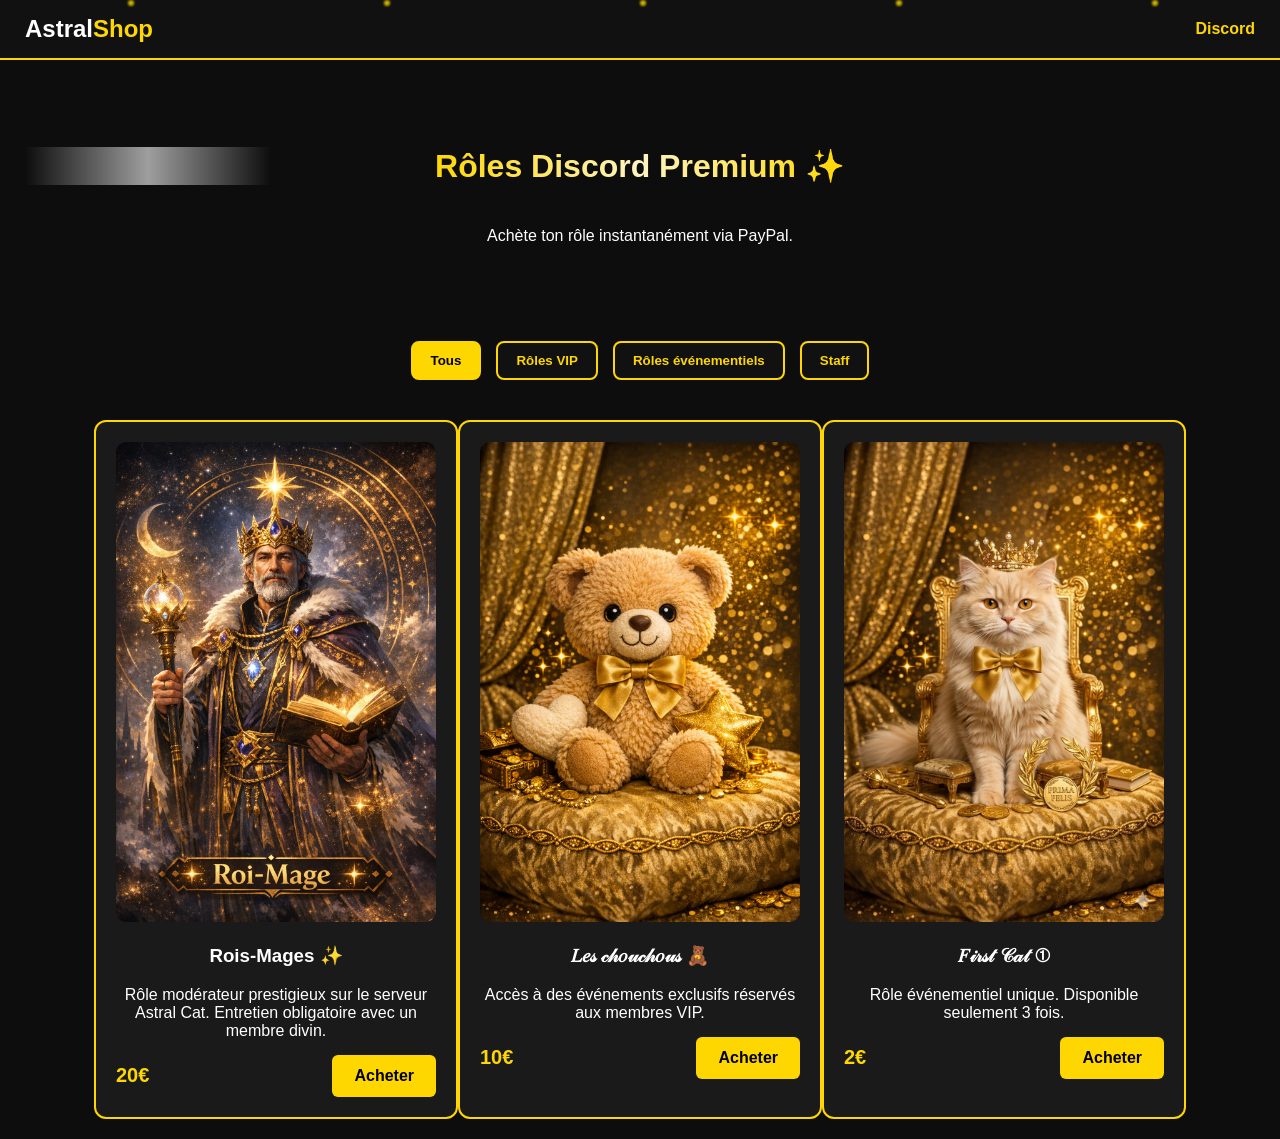
==== index.html @ 44bc2ae0 "update titre premium" ====
<!DOCTYPE html>
<html lang="fr">
<head>
  <meta charset="UTF-8">
  <title>Astral Shop - Rôles Discord</title>
  <meta name="viewport" content="width=device-width, initial-scale=1">

  <link rel="icon" type="image/jpg" href="image.jpg">
  <link rel="stylesheet" href="style.css">
</head>
<body>

<!-- PARTICULES D'OR -->
<div class="gold-particles">
  <span style="left:10%; animation-delay:0s;"></span>
  <span style="left:30%; animation-delay:1s;"></span>
  <span style="left:50%; animation-delay:2s;"></span>
  <span style="left:70%; animation-delay:3s;"></span>
  <span style="left:90%; animation-delay:4s;"></span>
</div>

<header class="topbar">
  <div class="logo">Astral<span>Shop</span></div>

  <nav class="nav">
    <a href="https://discord.gg/akEXaWzhFx" target="_blank">Discord</a>
  </nav>
</header>

<main>

  <section class="hero">
    <div class="hero-text">
      <h1 class="hero-title-anim">Rôles Discord Premium ✨</h1>
      <p>Achète ton rôle instantanément via PayPal.</p>
    </div>
  </section>

  <!-- ⭐⭐ CATÉGORIES ⭐⭐ -->
  <section class="categories">
    <button class="cat-btn active" data-category="all">Tous</button>
    <button class="cat-btn" data-category="vip">Rôles VIP</button>
    <button class="cat-btn" data-category="event">Rôles événementiels</button>
    <button class="cat-btn" data-category="staff">Staff</button>
  </section>

  <section id="products" class="section">
    <div class="products-grid">

      <!-- ⭐ STAFF : ROIS-MAGES -->
      <article class="product-card" data-category="staff">
        <div class="product-image">
          <img src="roi_mage.jpg" alt="Rôle Rois-Mages">
        </div>

        <h3>Rois-Mages ✨</h3>
        <p class="product-desc">
          Rôle modérateur prestigieux sur le serveur Astral Cat.  
          Entretien obligatoire avec un membre divin.
        </p>

        <div class="product-footer">
          <span class="price">20€</span>
          <a href="https://www.paypal.com/cgi-bin/webscr?cmd=_xclick&business=lucas.mathieupro01@gmail.com&item_name=Rois-Mages%20%E2%9C%A8&amount=20&currency_code=EUR&return=https://lucasmathieupro01-boop.github.io/astral-shop/merci.html" 
             class="btn-primary">
            Acheter
          </a>
        </div>
      </article>

      <!-- ⭐ VIP : Les chouchous -->
      <article class="product-card" data-category="vip">
        <div class="product-image">
          <img src="nounours.jpg" alt="Les chouchous">
        </div>

        <h3>𝐿𝑒𝓈 𝒸𝒽𝑜𝓊𝒸𝒽𝑜𝓊𝓈 🧸</h3>
        <p class="product-desc">
          Accès à des événements exclusifs réservés aux membres VIP.
        </p>

        <div class="product-footer">
          <span class="price">10€</span>
          <a href="https://www.paypal.com/cgi-bin/webscr?cmd=_xclick&business=lucas.mathieupro01@gmail.com&item_name=Les%20Chouchous&amount=10&currency_code=EUR&return=https://lucasmathieupro01-boop.github.io/astral-shop/merci.html" 
             class="btn-primary">
            Acheter
          </a>
        </div>
      </article>

      <!-- ⭐ ÉVÉNEMENTIEL : First Cat (limité à 3 achats) -->
      <article class="product-card" data-category="event">
        <div class="product-image">
          <img src="chat.jpg" alt="First Cat">
        </div>

        <h3>𝐹𝒾𝓇𝓈𝓉 𝒞𝒶𝓉 ①</h3>
        <p class="product-desc">
          Rôle événementiel unique.  
          Disponible seulement 3 fois.
        </p>

        <div class="product-footer">
          <span class="price">2€</span>
          <a class="btn-primary limited-btn" data-limit="3" data-role="firstcat">
            Acheter
          </a>
        </div>
      </article>

    </div>
  </section>

</main>

<script src="script.js"></script>
</body>
</html>
---- style.css ----
/* ===========================
   BASE
=========================== */
body {
    background: #0d0d0d;
    color: white;
    font-family: Arial, sans-serif;
    margin: 0;
    padding: 0;
    text-align: center;
}

/* ===========================
   HEADER
=========================== */
.topbar {
    display: flex;
    justify-content: space-between;
    align-items: center;
    padding: 15px 25px;
    background: #111;
    border-bottom: 2px solid gold;
}

.logo {
    font-size: 24px;
    font-weight: bold;
}

.logo span {
    color: gold;
}

.nav a {
    color: gold;
    text-decoration: none;
    font-weight: bold;
}

/* ===========================
   HERO
=========================== */
.hero {
    padding: 60px 20px;
}

.hero-text h1 {
    font-size: 32px;
}

.section h2 {
    margin-top: 40px;
}

/* ===========================
   PRODUCT CARD
=========================== */
.products-grid {
    display: flex;
    justify-content: center;
    padding: 20px;
}

.product-card {
    background: #1a1a1a;
    width: 320px;
    padding: 20px;
    border-radius: 12px;
    border: 2px solid gold;
    transition: transform 0.3s ease, box-shadow 0.3s ease;
    opacity: 0;
    animation: fadeIn 1.2s forwards ease-out;
    position: relative;
    z-index: 3;
}

.product-card:hover {
    transform: translateY(-8px);
    box-shadow: 0 0 25px gold;
}

/* IMAGE + GLOW */
.product-image img {
    width: 100%;
    border-radius: 10px;
    animation: goldGlow 3s infinite ease-in-out;
}

@keyframes goldGlow {
    0% { box-shadow: 0 0 10px gold; }
    50% { box-shadow: 0 0 25px gold; }
    100% { box-shadow: 0 0 10px gold; }
}

.product-desc {
    margin: 15px 0;
}

.product-footer {
    display: flex;
    justify-content: space-between;
    align-items: center;
}

.price {
    font-size: 20px;
    font-weight: bold;
    color: gold;
}

/* ===========================
   BUTTON
=========================== */
.btn-primary {
    background: gold;
    color: black;
    padding: 12px 22px;
    border-radius: 6px;
    text-decoration: none;
    font-weight: bold;
    transition: transform 0.25s ease, box-shadow 0.25s ease;
    display: inline-block;
    position: relative;
    z-index: 3;
}

.btn-primary:hover {
    transform: translateY(-5px);
    box-shadow: 0 0 20px gold;
}

/* ===========================
   PAGE MERCI PREMIUM
=========================== */
.merci-wrapper {
    display: flex;
    justify-content: center;
    align-items: center;
    padding: 60px 20px;
}

.merci-box {
    width: 100%;
    max-width: 600px;
    background: #1a1a1a;
    padding: 40px;
    border-radius: 15px;
    border: 2px solid gold;
    box-shadow: 0 0 25px gold;
    text-align: center;
    animation: fadeIn 1.2s forwards ease-out;
    position: relative;
    z-index: 3;
}

.merci-title {
    font-size: 32px;
    color: gold;
    margin-bottom: 20px;
    animation: goldGlow 3s infinite ease-in-out;
}

/* Cadres premium */
.merci-text-box {
    background: #111;
    border: 2px solid gold;
    padding: 15px 20px;
    border-radius: 10px;
    margin: 15px 0;
}

.merci-text-box p {
    margin: 0;
    font-size: 18px;
    line-height: 1.5;
}

/* Image centrée */
.merci-img {
    width: 250px;
    border-radius: 12px;
    margin: 25px auto;
    display: block;
    animation: goldGlow 3s infinite ease-in-out;
}

/* Bouton centré */
.merci-btn {
    display: inline-block;
    margin-top: 20px;
}

/* ===========================
   FADE-IN ANIMATION
=========================== */
.hero-text,
.merci-img,
.product-card {
    opacity: 0;
    animation: fadeIn 1.2s forwards ease-out;
}

@keyframes fadeIn {
    from { opacity: 0; transform: translateY(10px); }
    to { opacity: 1; transform: translateY(0); }
}

/* ===========================
   PARTICULES D'OR
=========================== */
.gold-particles {
    position: fixed;
    top: 0;
    left: 0;
    width: 100%;
    height: 100%;
    pointer-events: none;
    overflow: hidden;
    z-index: 1;
}

.gold-particles span {
    position: absolute;
    width: 6px;
    height: 6px;
    background: gold;
    border-radius: 50%;
    opacity: 0.8;
    animation: floatUp 6s linear infinite;
    filter: blur(1px);
}

@keyframes floatUp {
    0% {
        transform: translateY(100vh) translateX(0);
        opacity: 0;
    }
    20% {
        opacity: 1;
    }
    100% {
        transform: translateY(-10vh) translateX(20px);
        opacity: 0;
    }
}

/* ===========================
   TRANSITION DE PAGE
=========================== */
.page-transition {
    position: fixed;
    top: 0;
    left: 0;
    width: 100%;
    height: 100%;
    background: radial-gradient(circle, rgba(255,215,0,0.15), rgba(0,0,0,1));
    pointer-events: none;
    opacity: 0;
    transition: opacity 0.6s ease;
    z-index: 9999;
}

.page-transition.active {
    opacity: 1;
}

/* ===========================
   CATÉGORIES
=========================== */
.categories {
    margin: 20px 0;
    display: flex;
    justify-content: center;
    gap: 15px;
}

.cat-btn {
    background: #111;
    border: 2px solid gold;
    color: gold;
    padding: 10px 18px;
    border-radius: 8px;
    cursor: pointer;
    font-weight: bold;
    transition: 0.3s;
}

.cat-btn:hover {
    background: gold;
    color: black;
}

.cat-btn.active {
    background: gold;
    color: black;
}

/* ===========================
   TITRE HERO PREMIUM ANIMÉ
=========================== */
.hero-title-anim {
    font-size: 42px;
    font-weight: bold;
    background: linear-gradient(90deg, gold, #fff4c2, gold);
    -webkit-background-clip: text;
    color: transparent;
    position: relative;
    display: inline-block;
    animation: heroGlow 3s ease-in-out infinite, heroFloat 4s ease-in-out infinite;
}

/* Glow pulsé */
@keyframes heroGlow {
    0% { text-shadow: 0 0 10px gold; }
    50% { text-shadow: 0 0 25px gold; }
    100% { text-shadow: 0 0 10px gold; }
}

/* Léger mouvement flottant */
@keyframes heroFloat {
    0% { transform: translateY(0px); }
    50% { transform: translateY(-6px); }
    100% { transform: translateY(0px); }
}

/* Effet de lumière qui traverse */
.hero-title-anim::after {
    content: "";
    position: absolute;
    top: 0;
    left: -100%;
    width: 60%;
    height: 100%;
    background: linear-gradient(90deg, transparent, rgba(255,255,255,0.6), transparent);
    animation: shineSlide 2.8s linear infinite;
}

@keyframes shineSlide {
    0% { left: -100%; }
    100% { left: 120%; }
}
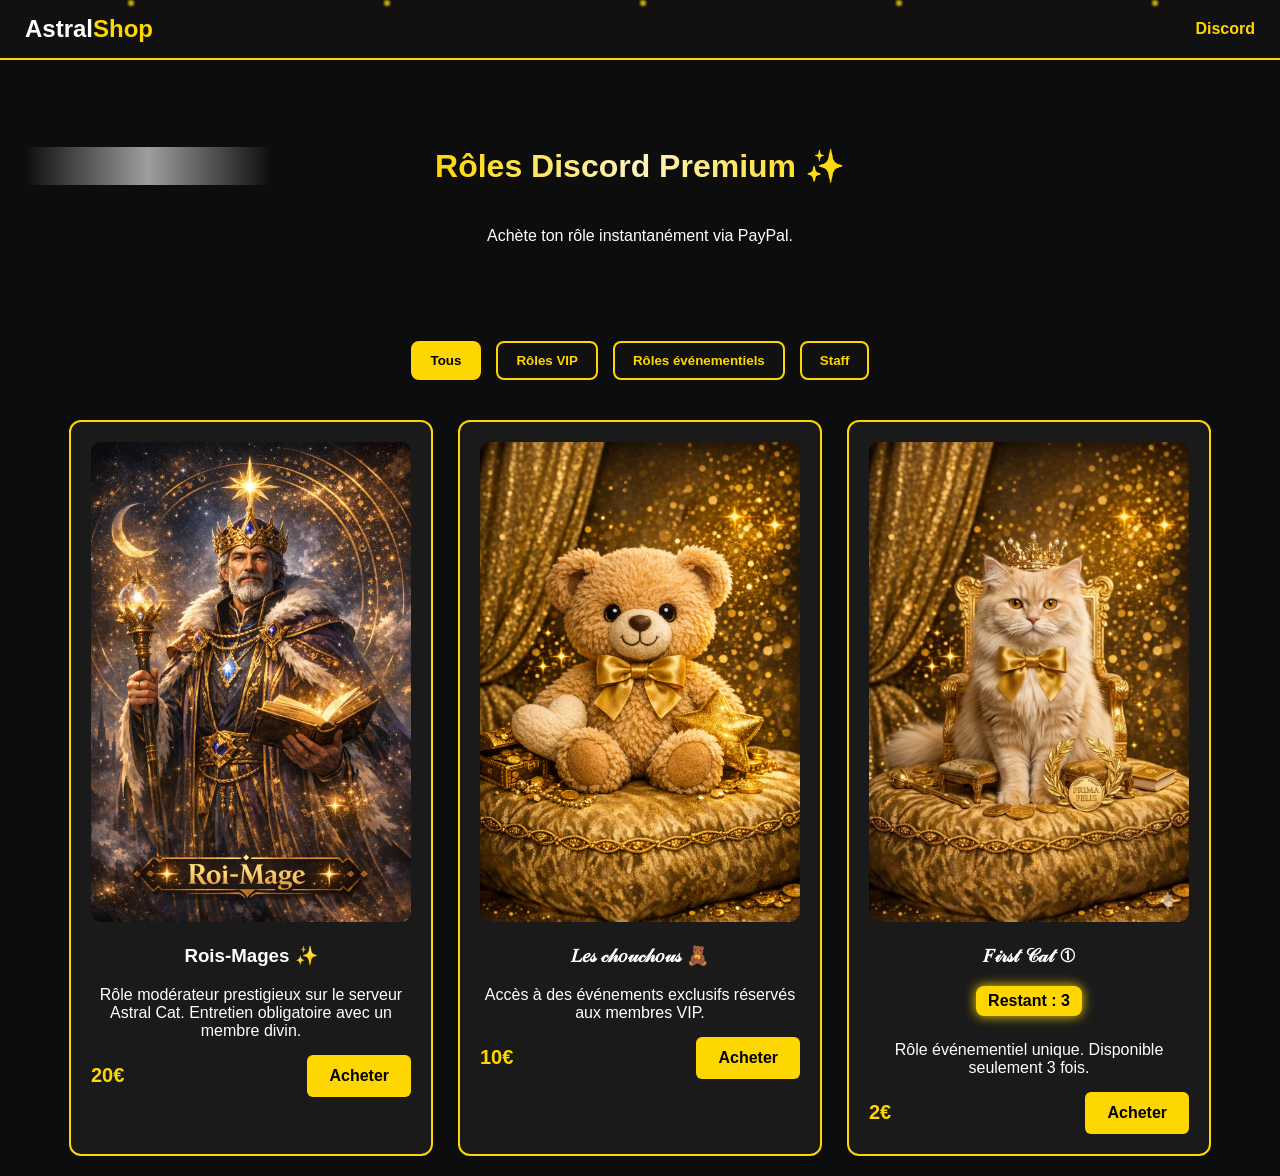
==== commit 44bddb9b: "update full site + stock system" ====
--- a/index.html
+++ b/index.html
@@ -61,7 +61,7 @@
 
         <div class="product-footer">
           <span class="price">20€</span>
-          <a href="https://www.paypal.com/cgi-bin/webscr?cmd=_xclick&business=lucas.mathieupro01@gmail.com&item_name=Rois-Mages%20%E2%9C%A8&amount=20&currency_code=EUR&return=https://lucasmathieupro01-boop.github.io/astral-shop/merci.html" 
+          <a href="https://www.paypal.com/cgi-bin/webscr?cmd=_xclick&business=lucas.mathieupro01@gmail.com&item_name=Rois-Mages%20%E2%9C%A8&amount=20&currency_code=EUR&return=https://lucasmathieupro01-boop.github.io/astral-shop/merci.html?role=roi_mage" 
              class="btn-primary">
             Acheter
           </a>
@@ -81,7 +81,7 @@
 
         <div class="product-footer">
           <span class="price">10€</span>
-          <a href="https://www.paypal.com/cgi-bin/webscr?cmd=_xclick&business=lucas.mathieupro01@gmail.com&item_name=Les%20Chouchous&amount=10&currency_code=EUR&return=https://lucasmathieupro01-boop.github.io/astral-shop/merci.html" 
+          <a href="https://www.paypal.com/cgi-bin/webscr?cmd=_xclick&business=lucas.mathieupro01@gmail.com&item_name=Les%20Chouchous&amount=10&currency_code=EUR&return=https://lucasmathieupro01-boop.github.io/astral-shop/merci.html?role=chouchou" 
              class="btn-primary">
             Acheter
           </a>
@@ -95,6 +95,10 @@
         </div>
 
         <h3>𝐹𝒾𝓇𝓈𝓉 𝒞𝒶𝓉 ①</h3>
+
+        <!-- BADGE STOCK -->
+        <span class="stock-badge" id="firstcat-stock">Restant : 3</span>
+
         <p class="product-desc">
           Rôle événementiel unique.  
           Disponible seulement 3 fois.
@@ -102,9 +106,16 @@
 
         <div class="product-footer">
           <span class="price">2€</span>
-          <a class="btn-primary limited-btn" data-limit="3" data-role="firstcat">
-            Acheter
+
+          <!-- ⭐⭐ IMPORTANT : HREF PAYPAL ⭐⭐ -->
+          <a 
+            href="https://www.paypal.com/cgi-bin/webscr?cmd=_xclick&business=lucas.mathieupro01@gmail.com&item_name=First%20Cat&amount=2&currency_code=EUR&return=https://lucasmathieupro01-boop.github.io/astral-shop/merci.html?role=firstcat"
+            class="btn-primary limited-btn"
+            data-limit="3"
+            data-role="firstcat">
+              Acheter
           </a>
+
         </div>
       </article>
 
--- a/style.css
+++ b/style.css
@@ -58,6 +58,8 @@
 .products-grid {
     display: flex;
     justify-content: center;
+    flex-wrap: wrap;
+    gap: 25px;
     padding: 20px;
 }
 
@@ -340,3 +342,16 @@
     100% { left: 120%; }
 }
 
+
+/* BADGE STOCK */
+.stock-badge {
+    display: inline-block;
+    background: gold;
+    color: black;
+    padding: 6px 12px;
+    border-radius: 8px;
+    font-weight: bold;
+    margin-bottom: 10px;
+    box-shadow: 0 0 12px gold;
+    animation: goldGlow 3s infinite ease-in-out;
+}
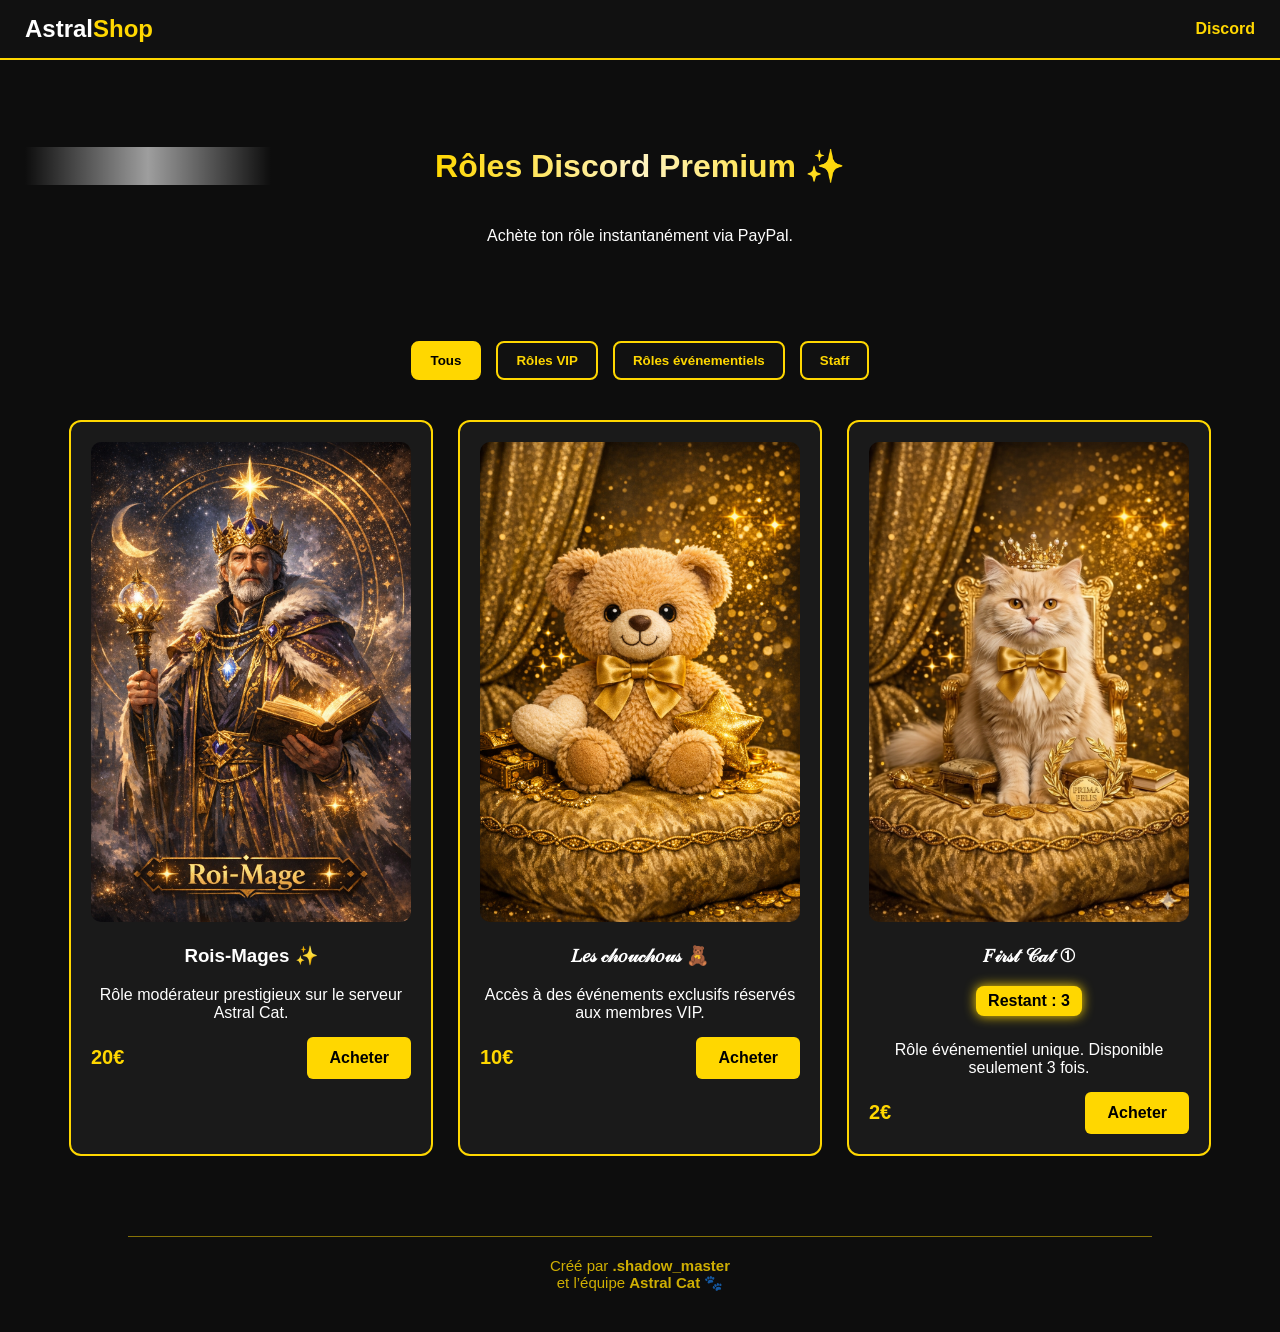
==== commit f6d2bc09: "update index + merci footer + separation line" ====
--- a/index.html
+++ b/index.html
@@ -7,21 +7,30 @@
 
   <link rel="icon" type="image/jpg" href="image.jpg">
   <link rel="stylesheet" href="style.css">
+
+  <style>
+    /* Ligne de séparation premium */
+    .footer-separator {
+        width: 80%;
+        height: 1px;
+        background: gold;
+        margin: 60px auto 20px auto;
+        opacity: 0.5;
+    }
+
+    .creator-footer {
+        text-align: center;
+        font-size: 15px;
+        color: gold;
+        opacity: 0.8;
+        margin-bottom: 40px;
+    }
+  </style>
 </head>
 <body>
 
-<!-- PARTICULES D'OR -->
-<div class="gold-particles">
-  <span style="left:10%; animation-delay:0s;"></span>
-  <span style="left:30%; animation-delay:1s;"></span>
-  <span style="left:50%; animation-delay:2s;"></span>
-  <span style="left:70%; animation-delay:3s;"></span>
-  <span style="left:90%; animation-delay:4s;"></span>
-</div>
-
 <header class="topbar">
   <div class="logo">Astral<span>Shop</span></div>
-
   <nav class="nav">
     <a href="https://discord.gg/akEXaWzhFx" target="_blank">Discord</a>
   </nav>
@@ -36,7 +45,7 @@
     </div>
   </section>
 
-  <!-- ⭐⭐ CATÉGORIES ⭐⭐ -->
+  <!-- CATÉGORIES -->
   <section class="categories">
     <button class="cat-btn active" data-category="all">Tous</button>
     <button class="cat-btn" data-category="vip">Rôles VIP</button>
@@ -47,75 +56,52 @@
   <section id="products" class="section">
     <div class="products-grid">
 
-      <!-- ⭐ STAFF : ROIS-MAGES -->
+      <!-- ROIS-MAGES -->
       <article class="product-card" data-category="staff">
         <div class="product-image">
           <img src="roi_mage.jpg" alt="Rôle Rois-Mages">
         </div>
-
         <h3>Rois-Mages ✨</h3>
-        <p class="product-desc">
-          Rôle modérateur prestigieux sur le serveur Astral Cat.  
-          Entretien obligatoire avec un membre divin.
-        </p>
-
+        <p class="product-desc">Rôle modérateur prestigieux sur le serveur Astral Cat.</p>
         <div class="product-footer">
           <span class="price">20€</span>
-          <a href="https://www.paypal.com/cgi-bin/webscr?cmd=_xclick&business=lucas.mathieupro01@gmail.com&item_name=Rois-Mages%20%E2%9C%A8&amount=20&currency_code=EUR&return=https://lucasmathieupro01-boop.github.io/astral-shop/merci.html?role=roi_mage" 
-             class="btn-primary">
-            Acheter
-          </a>
+          <a href="https://www.paypal.com/cgi-bin/webscr?cmd=_xclick&business=lucas.mathieupro01@gmail.com&item_name=Rois-Mages%20%E2%9C%A8&amount=20&currency_code=EUR&return=https://astralcatpay.github.io/astral-shop/merci.html?role=roi_mage" 
+             class="btn-primary">Acheter</a>
         </div>
       </article>
 
-      <!-- ⭐ VIP : Les chouchous -->
+      <!-- CHOUCHOUS -->
       <article class="product-card" data-category="vip">
         <div class="product-image">
           <img src="nounours.jpg" alt="Les chouchous">
         </div>
-
         <h3>𝐿𝑒𝓈 𝒸𝒽𝑜𝓊𝒸𝒽𝑜𝓊𝓈 🧸</h3>
-        <p class="product-desc">
-          Accès à des événements exclusifs réservés aux membres VIP.
-        </p>
-
+        <p class="product-desc">Accès à des événements exclusifs réservés aux membres VIP.</p>
         <div class="product-footer">
           <span class="price">10€</span>
-          <a href="https://www.paypal.com/cgi-bin/webscr?cmd=_xclick&business=lucas.mathieupro01@gmail.com&item_name=Les%20Chouchous&amount=10&currency_code=EUR&return=https://lucasmathieupro01-boop.github.io/astral-shop/merci.html?role=chouchou" 
-             class="btn-primary">
-            Acheter
-          </a>
+          <a href="https://www.paypal.com/cgi-bin/webscr?cmd=_xclick&business=lucas.mathieupro01@gmail.com&item_name=Les%20Chouchous&amount=10&currency_code=EUR&return=https://astralcatpay.github.io/astral-shop/merci.html?role=chouchou" 
+             class="btn-primary">Acheter</a>
         </div>
       </article>
 
-      <!-- ⭐ ÉVÉNEMENTIEL : First Cat (limité à 3 achats) -->
+      <!-- FIRST CAT -->
       <article class="product-card" data-category="event">
         <div class="product-image">
           <img src="chat.jpg" alt="First Cat">
         </div>
-
         <h3>𝐹𝒾𝓇𝓈𝓉 𝒞𝒶𝓉 ①</h3>
 
-        <!-- BADGE STOCK -->
         <span class="stock-badge" id="firstcat-stock">Restant : 3</span>
 
-        <p class="product-desc">
-          Rôle événementiel unique.  
-          Disponible seulement 3 fois.
-        </p>
+        <p class="product-desc">Rôle événementiel unique. Disponible seulement 3 fois.</p>
 
         <div class="product-footer">
           <span class="price">2€</span>
-
-          <!-- ⭐⭐ IMPORTANT : HREF PAYPAL ⭐⭐ -->
           <a 
-            href="https://www.paypal.com/cgi-bin/webscr?cmd=_xclick&business=lucas.mathieupro01@gmail.com&item_name=First%20Cat&amount=2&currency_code=EUR&return=https://lucasmathieupro01-boop.github.io/astral-shop/merci.html?role=firstcat"
-            class="btn-primary limited-btn"
-            data-limit="3"
-            data-role="firstcat">
+            href="https://www.paypal.com/cgi-bin/webscr?cmd=_xclick&business=lucas.mathieupro01@gmail.com&item_name=First%20Cat&amount=2&currency_code=EUR&return=https://astralcatpay.github.io/astral-shop/merci.html?role=firstcat"
+            class="btn-primary limited-btn">
               Acheter
           </a>
-
         </div>
       </article>
 
@@ -124,6 +110,15 @@
 
 </main>
 
+<!-- LIGNE DE SÉPARATION -->
+<div class="footer-separator"></div>
+
+<!-- FOOTER CRÉATEUR -->
+<footer class="creator-footer">
+    Créé par <strong>.shadow_master</strong><br>
+    et l’équipe <strong>Astral Cat</strong> 🐾
+</footer>
+
 <script src="script.js"></script>
 </body>
 </html>
--- a/style.css
+++ b/style.css
@@ -346,12 +346,17 @@
 /* BADGE STOCK */
 .stock-badge {
     display: inline-block;
-    background: gold;
-    color: black;
+    background: gold !important;
+    color: black !important;
     padding: 6px 12px;
     border-radius: 8px;
     font-weight: bold;
     margin-bottom: 10px;
     box-shadow: 0 0 12px gold;
     animation: goldGlow 3s infinite ease-in-out;
-}
+    font-size: 16px;
+    position: relative;
+    z-index: 5;
+}
+
+}
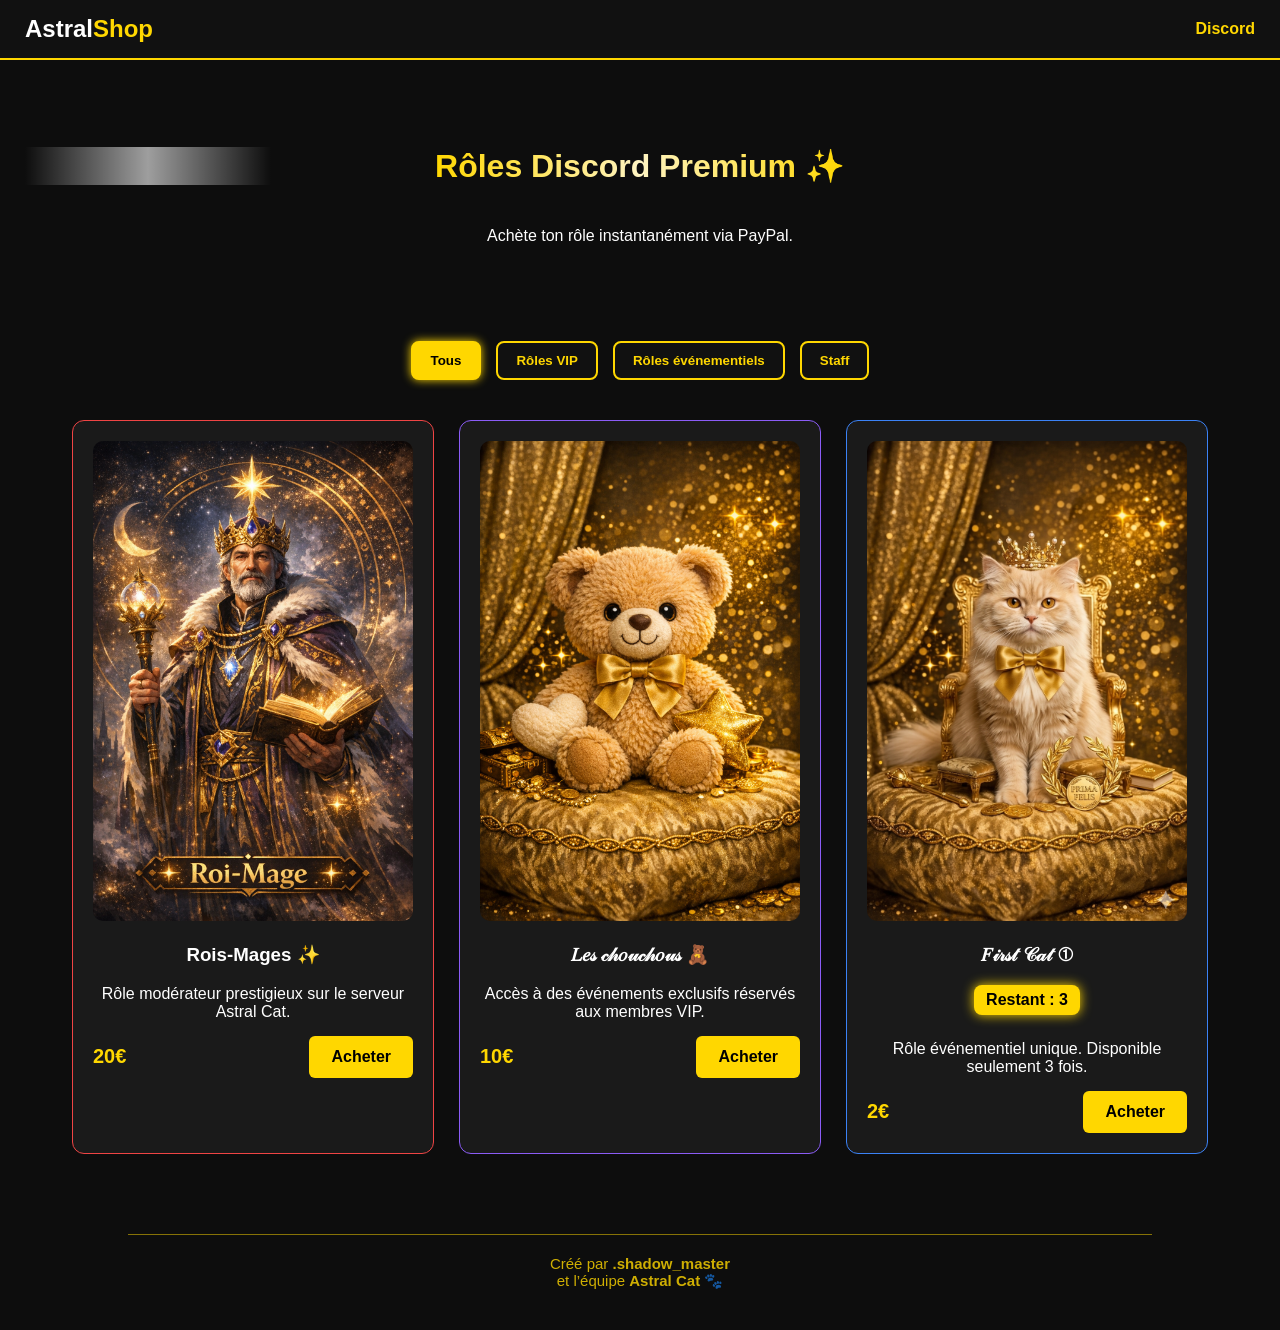
==== commit 9ef523f5: "update css + couleurs catégories" ====
--- a/index.html
+++ b/index.html
@@ -47,7 +47,7 @@
 
   <!-- CATÉGORIES -->
   <section class="categories">
-    <button class="cat-btn active" data-category="all">Tous</button>
+    <button class="cat-btn active active-all" data-category="all">Tous</button>
     <button class="cat-btn" data-category="vip">Rôles VIP</button>
     <button class="cat-btn" data-category="event">Rôles événementiels</button>
     <button class="cat-btn" data-category="staff">Staff</button>
--- a/style.css
+++ b/style.css
@@ -359,4 +359,42 @@
     z-index: 5;
 }
 
-}
+/* ===========================
+   COULEURS PAR CATÉGORIE (VIP / EVENT / STAFF / ALL)
+   =========================== */
+
+/* Boutons catégories */
+.cat-btn[data-category="vip"].active {
+    background: #8b5cf6;
+    box-shadow: 0 0 10px #8b5cf6;
+}
+
+.cat-btn[data-category="event"].active {
+    background: #3b82f6;
+    box-shadow: 0 0 10px #3b82f6;
+}
+
+.cat-btn[data-category="staff"].active {
+    background: #ef4444;
+    box-shadow: 0 0 10px #ef4444;
+}
+
+.cat-btn[data-category="all"].active {
+    background: gold;
+    box-shadow: 0 0 10px gold;
+}
+
+/* Bordures des cartes selon catégorie */
+.product-card[data-category="vip"] {
+    border: 1px solid #8b5cf6;
+}
+
+.product-card[data-category="event"] {
+    border: 1px solid #3b82f6;
+}
+
+.product-card[data-category="staff"] {
+    border: 1px solid #ef4444;
+}
+
+
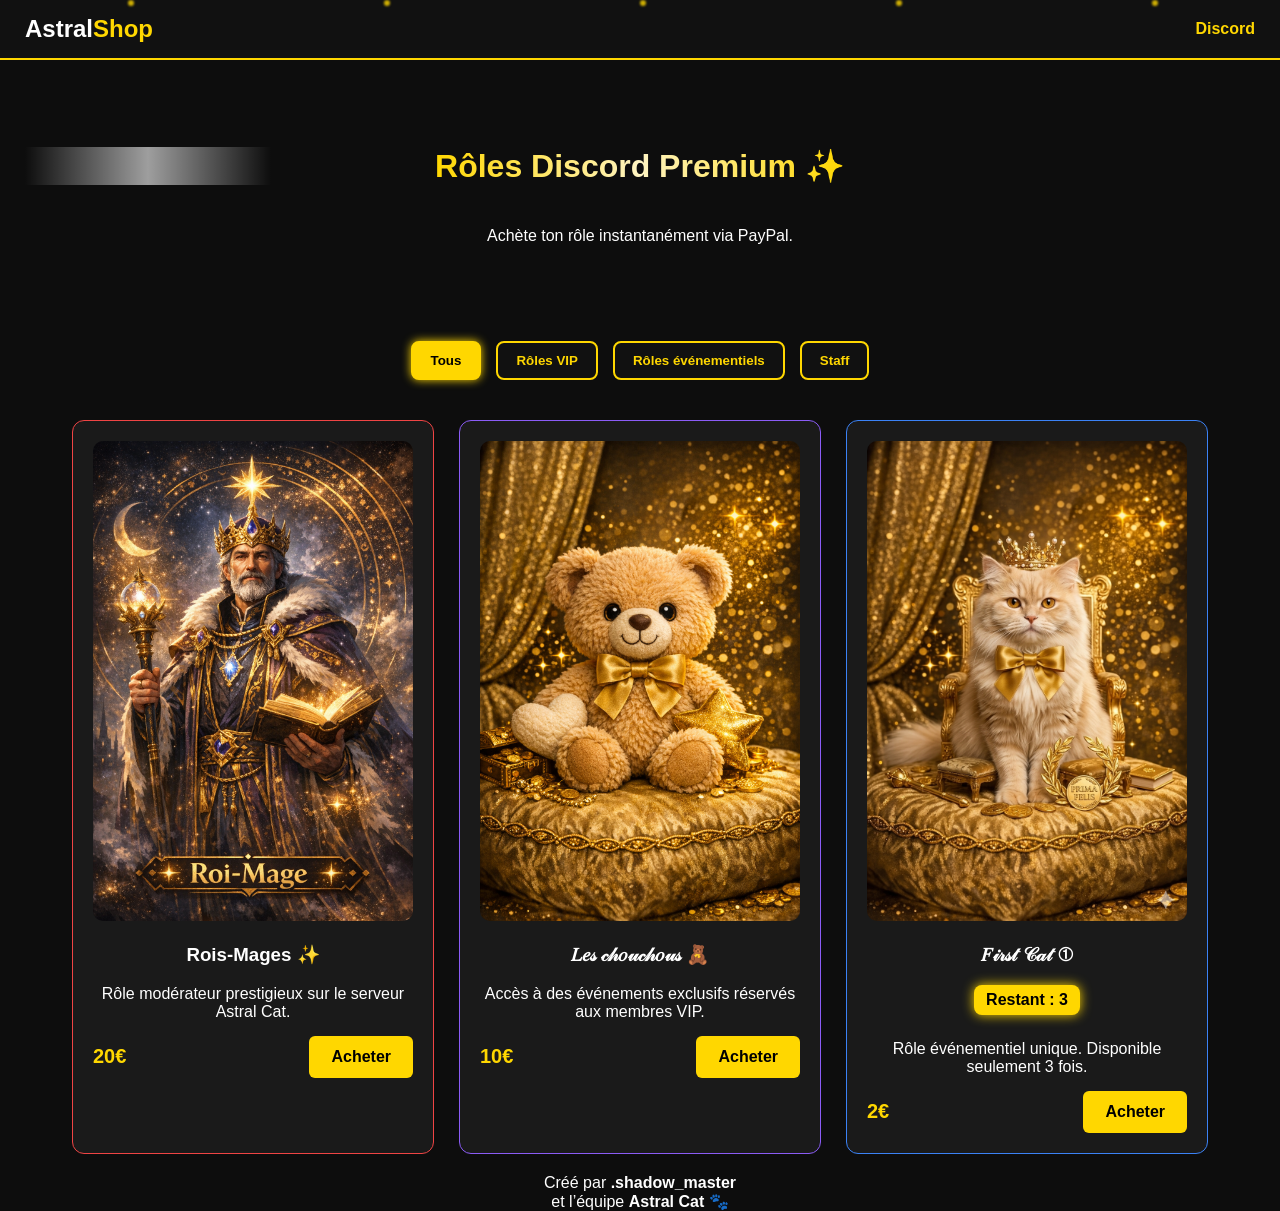
==== commit e266172f: "fix catégories Opera avec classes actives" ====
--- a/index.html
+++ b/index.html
@@ -7,30 +7,21 @@
 
   <link rel="icon" type="image/jpg" href="image.jpg">
   <link rel="stylesheet" href="style.css">
-
-  <style>
-    /* Ligne de séparation premium */
-    .footer-separator {
-        width: 80%;
-        height: 1px;
-        background: gold;
-        margin: 60px auto 20px auto;
-        opacity: 0.5;
-    }
-
-    .creator-footer {
-        text-align: center;
-        font-size: 15px;
-        color: gold;
-        opacity: 0.8;
-        margin-bottom: 40px;
-    }
-  </style>
 </head>
 <body>
 
+<!-- PARTICULES D'OR -->
+<div class="gold-particles">
+  <span style="left:10%; animation-delay:0s;"></span>
+  <span style="left:30%; animation-delay:1s;"></span>
+  <span style="left:50%; animation-delay:2s;"></span>
+  <span style="left:70%; animation-delay:3s;"></span>
+  <span style="left:90%; animation-delay:4s;"></span>
+</div>
+
 <header class="topbar">
   <div class="logo">Astral<span>Shop</span></div>
+
   <nav class="nav">
     <a href="https://discord.gg/akEXaWzhFx" target="_blank">Discord</a>
   </nav>
@@ -45,7 +36,7 @@
     </div>
   </section>
 
-  <!-- CATÉGORIES -->
+  <!-- ⭐⭐ CATÉGORIES ⭐⭐ -->
   <section class="categories">
     <button class="cat-btn active active-all" data-category="all">Tous</button>
     <button class="cat-btn" data-category="vip">Rôles VIP</button>
@@ -56,52 +47,69 @@
   <section id="products" class="section">
     <div class="products-grid">
 
-      <!-- ROIS-MAGES -->
+      <!-- ⭐ STAFF : ROIS-MAGES -->
       <article class="product-card" data-category="staff">
         <div class="product-image">
           <img src="roi_mage.jpg" alt="Rôle Rois-Mages">
         </div>
+
         <h3>Rois-Mages ✨</h3>
-        <p class="product-desc">Rôle modérateur prestigieux sur le serveur Astral Cat.</p>
+        <p class="product-desc">
+          Rôle modérateur prestigieux sur le serveur Astral Cat.
+        </p>
+
         <div class="product-footer">
           <span class="price">20€</span>
           <a href="https://www.paypal.com/cgi-bin/webscr?cmd=_xclick&business=lucas.mathieupro01@gmail.com&item_name=Rois-Mages%20%E2%9C%A8&amount=20&currency_code=EUR&return=https://astralcatpay.github.io/astral-shop/merci.html?role=roi_mage" 
-             class="btn-primary">Acheter</a>
+             class="btn-primary">
+            Acheter
+          </a>
         </div>
       </article>
 
-      <!-- CHOUCHOUS -->
+      <!-- ⭐ VIP : Les chouchous -->
       <article class="product-card" data-category="vip">
         <div class="product-image">
           <img src="nounours.jpg" alt="Les chouchous">
         </div>
+
         <h3>𝐿𝑒𝓈 𝒸𝒽𝑜𝓊𝒸𝒽𝑜𝓊𝓈 🧸</h3>
-        <p class="product-desc">Accès à des événements exclusifs réservés aux membres VIP.</p>
+        <p class="product-desc">
+          Accès à des événements exclusifs réservés aux membres VIP.
+        </p>
+
         <div class="product-footer">
           <span class="price">10€</span>
           <a href="https://www.paypal.com/cgi-bin/webscr?cmd=_xclick&business=lucas.mathieupro01@gmail.com&item_name=Les%20Chouchous&amount=10&currency_code=EUR&return=https://astralcatpay.github.io/astral-shop/merci.html?role=chouchou" 
-             class="btn-primary">Acheter</a>
+             class="btn-primary">
+            Acheter
+          </a>
         </div>
       </article>
 
-      <!-- FIRST CAT -->
+      <!-- ⭐ ÉVÉNEMENTIEL : First Cat -->
       <article class="product-card" data-category="event">
         <div class="product-image">
           <img src="chat.jpg" alt="First Cat">
         </div>
+
         <h3>𝐹𝒾𝓇𝓈𝓉 𝒞𝒶𝓉 ①</h3>
 
         <span class="stock-badge" id="firstcat-stock">Restant : 3</span>
 
-        <p class="product-desc">Rôle événementiel unique. Disponible seulement 3 fois.</p>
+        <p class="product-desc">
+          Rôle événementiel unique. Disponible seulement 3 fois.
+        </p>
 
         <div class="product-footer">
           <span class="price">2€</span>
+
           <a 
             href="https://www.paypal.com/cgi-bin/webscr?cmd=_xclick&business=lucas.mathieupro01@gmail.com&item_name=First%20Cat&amount=2&currency_code=EUR&return=https://astralcatpay.github.io/astral-shop/merci.html?role=firstcat"
             class="btn-primary limited-btn">
               Acheter
           </a>
+
         </div>
       </article>
 
@@ -110,10 +118,9 @@
 
 </main>
 
-<!-- LIGNE DE SÉPARATION -->
+<!-- ⭐ FOOTER ⭐ -->
 <div class="footer-separator"></div>
 
-<!-- FOOTER CRÉATEUR -->
 <footer class="creator-footer">
     Créé par <strong>.shadow_master</strong><br>
     et l’équipe <strong>Astral Cat</strong> 🐾
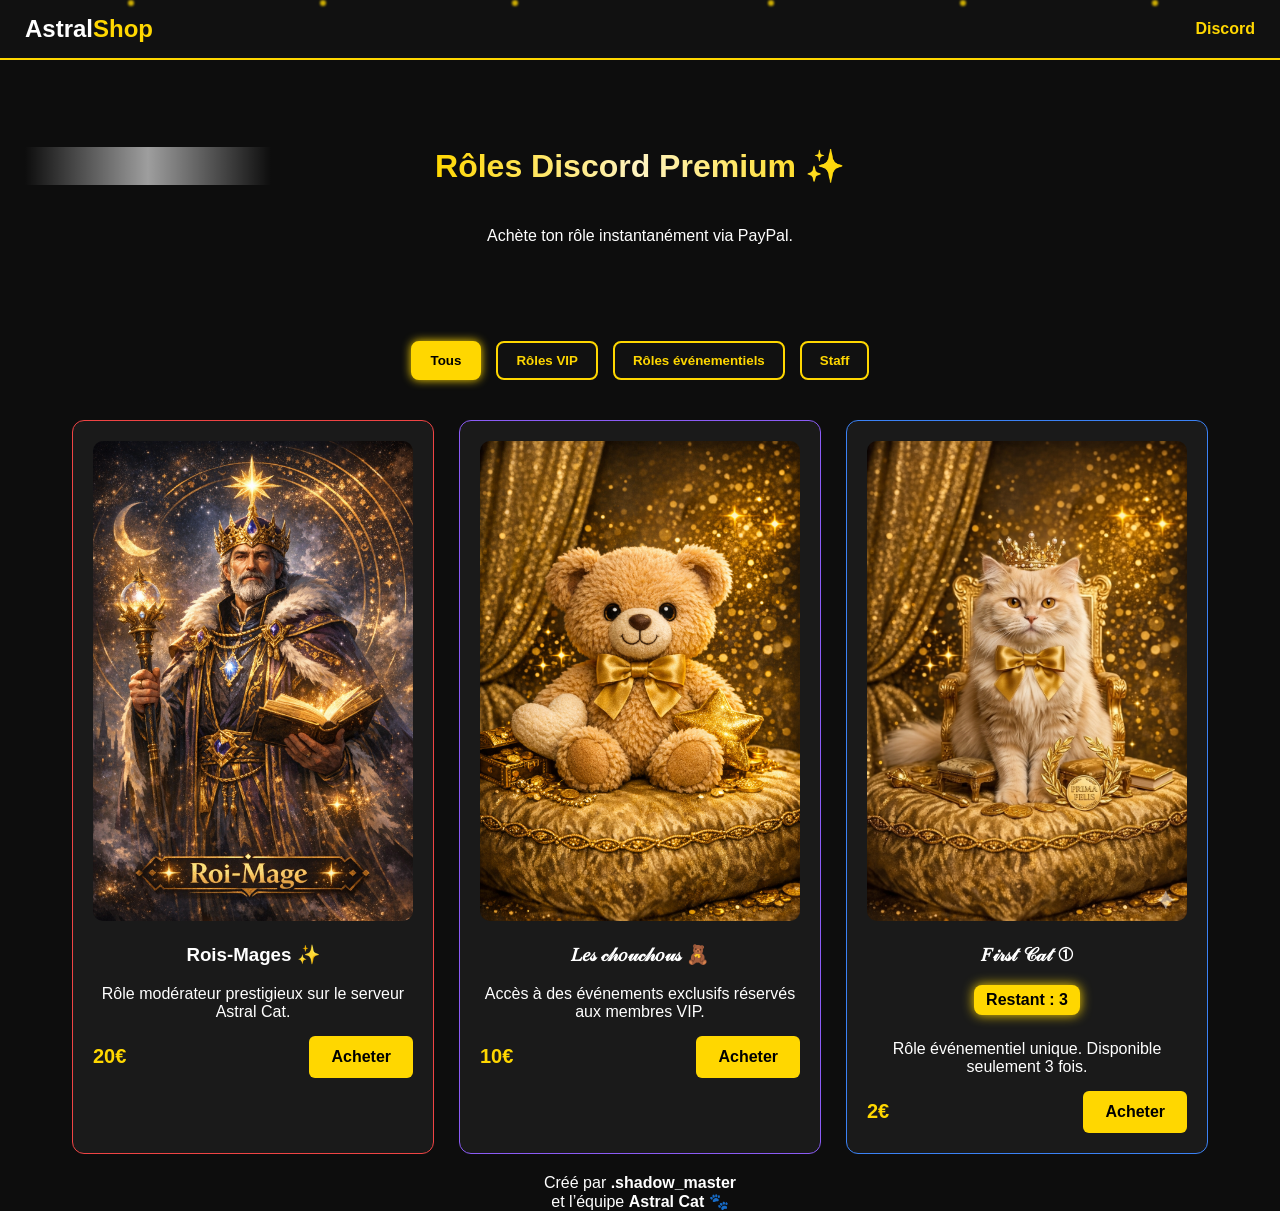
==== commit f3433f42: "fix catégories Opera avec classes actives" ====
--- a/index.html
+++ b/index.html
@@ -10,13 +10,14 @@
 </head>
 <body>
 
-<!-- PARTICULES D'OR -->
+<!-- ⭐ PARTICULES D'OR ⭐ -->
 <div class="gold-particles">
   <span style="left:10%; animation-delay:0s;"></span>
-  <span style="left:30%; animation-delay:1s;"></span>
-  <span style="left:50%; animation-delay:2s;"></span>
-  <span style="left:70%; animation-delay:3s;"></span>
-  <span style="left:90%; animation-delay:4s;"></span>
+  <span style="left:25%; animation-delay:1s;"></span>
+  <span style="left:40%; animation-delay:2s;"></span>
+  <span style="left:60%; animation-delay:1.5s;"></span>
+  <span style="left:75%; animation-delay:0.5s;"></span>
+  <span style="left:90%; animation-delay:2.5s;"></span>
 </div>
 
 <header class="topbar">
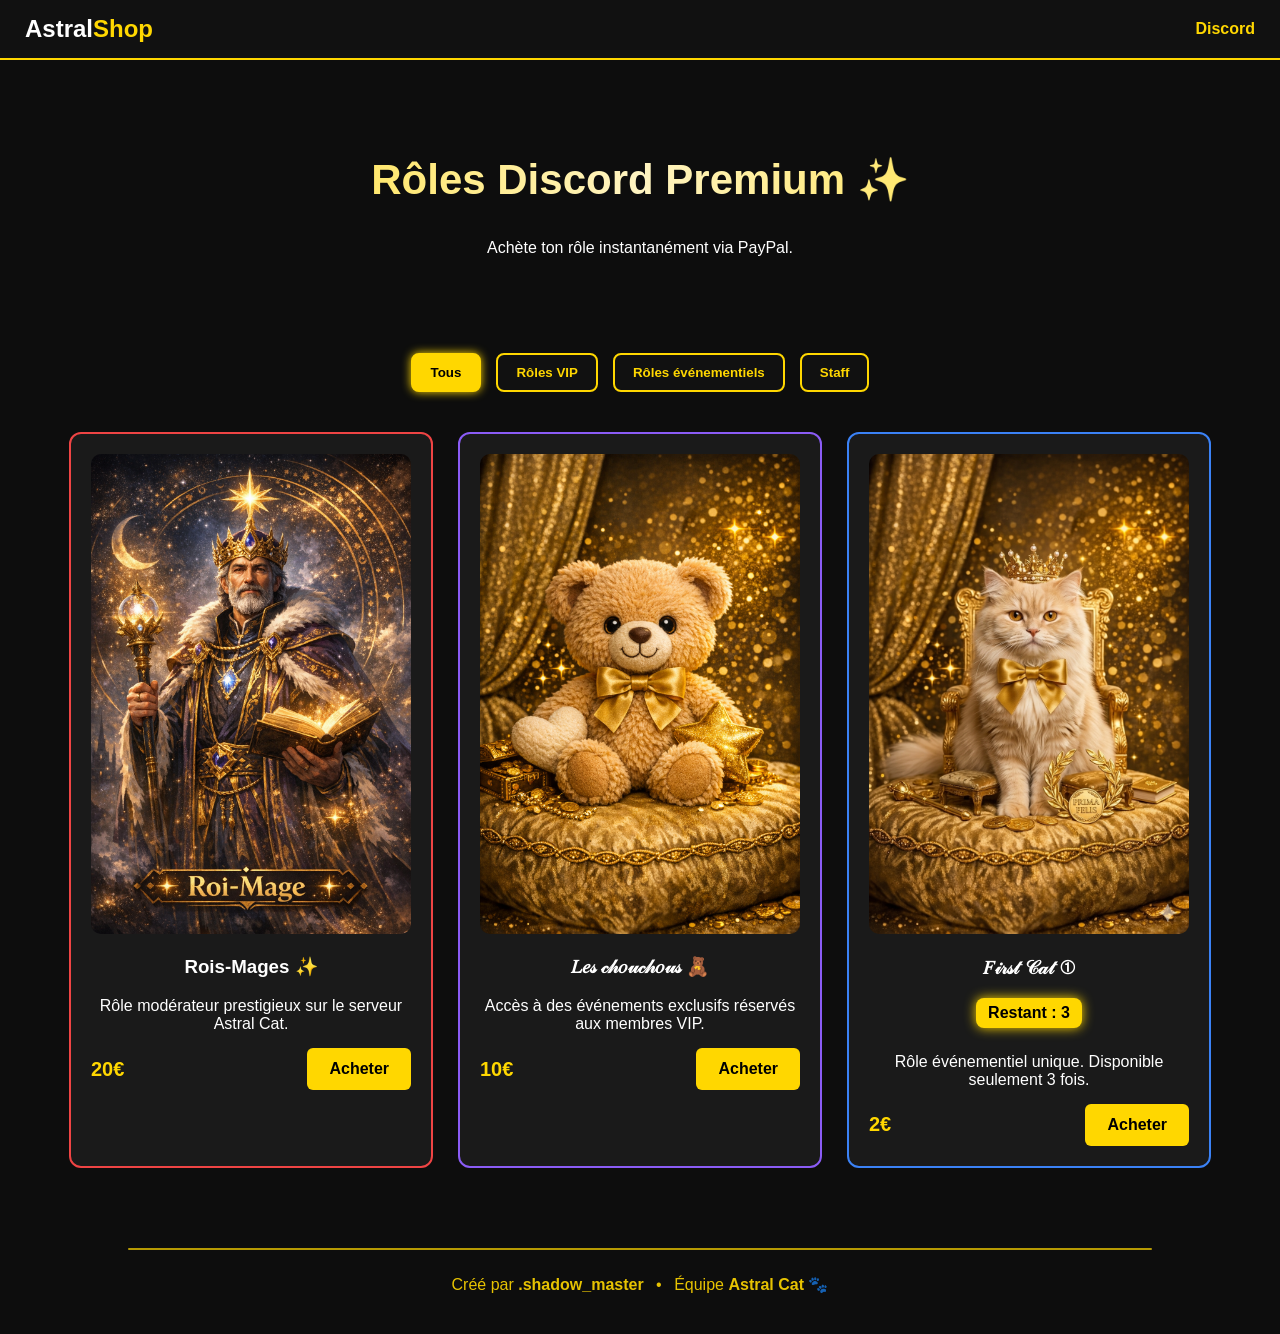
==== commit ebf55292: "fix catégories Opera avec classes actives" ====
--- a/index.html
+++ b/index.html
@@ -119,12 +119,13 @@
 
 </main>
 
-<!-- ⭐ FOOTER ⭐ -->
+<!-- ⭐ FOOTER PREMIUM ⭐ -->
 <div class="footer-separator"></div>
 
 <footer class="creator-footer">
-    Créé par <strong>.shadow_master</strong><br>
-    et l’équipe <strong>Astral Cat</strong> 🐾
+    Créé par <strong>.shadow_master</strong>
+    <span style="color:gold; margin: 0 8px;">•</span>
+    Équipe <strong>Astral Cat</strong> 🐾
 </footer>
 
 <script src="script.js"></script>
--- a/style.css
+++ b/style.css
@@ -20,6 +20,8 @@
     padding: 15px 25px;
     background: #111;
     border-bottom: 2px solid gold;
+    position: relative;
+    z-index: 5;
 }
 
 .logo {
@@ -44,16 +46,77 @@
     padding: 60px 20px;
 }
 
-.hero-text h1 {
-    font-size: 32px;
-}
-
-.section h2 {
-    margin-top: 40px;
-}
-
-/* ===========================
-   PRODUCT CARD
+.hero-title-anim {
+    font-size: 42px;
+    font-weight: bold;
+    background: linear-gradient(90deg, gold, #fff4c2, gold);
+    -webkit-background-clip: text;
+    color: transparent;
+    animation: heroGlow 3s ease-in-out infinite, heroFloat 4s ease-in-out infinite;
+}
+
+@keyframes heroGlow {
+    0% { text-shadow: 0 0 10px gold; }
+    50% { text-shadow: 0 0 25px gold; }
+    100% { text-shadow: 0 0 10px gold; }
+}
+
+@keyframes heroFloat {
+    0% { transform: translateY(0px); }
+    50% { transform: translateY(-6px); }
+    100% { transform: translateY(0px); }
+}
+
+/* ===========================
+   CATÉGORIES
+=========================== */
+.categories {
+    margin: 20px 0;
+    display: flex;
+    justify-content: center;
+    gap: 15px;
+}
+
+.cat-btn {
+    background: #111;
+    border: 2px solid gold;
+    color: gold;
+    padding: 10px 18px;
+    border-radius: 8px;
+    cursor: pointer;
+    font-weight: bold;
+    transition: 0.3s;
+}
+
+.cat-btn:hover {
+    background: gold;
+    color: black;
+}
+
+/* ⭐ COULEURS PAR CATÉGORIE (OPERA SAFE) ⭐ */
+.active-vip {
+    background: #8b5cf6 !important;
+    box-shadow: 0 0 10px #8b5cf6 !important;
+}
+
+.active-event {
+    background: #3b82f6 !important;
+    box-shadow: 0 0 10px #3b82f6 !important;
+}
+
+.active-staff {
+    background: #ef4444 !important;
+    box-shadow: 0 0 10px #ef4444 !important;
+}
+
+.active-all {
+    background: gold !important;
+    color: black !important;
+    box-shadow: 0 0 10px gold !important;
+}
+
+/* ===========================
+   PRODUITS
 =========================== */
 .products-grid {
     display: flex;
@@ -81,7 +144,6 @@
     box-shadow: 0 0 25px gold;
 }
 
-/* IMAGE + GLOW */
 .product-image img {
     width: 100%;
     border-radius: 10px;
@@ -110,8 +172,29 @@
     color: gold;
 }
 
-/* ===========================
-   BUTTON
+/* Bordures selon catégorie */
+.product-card[data-category="vip"] { border-color: #8b5cf6; }
+.product-card[data-category="event"] { border-color: #3b82f6; }
+.product-card[data-category="staff"] { border-color: #ef4444; }
+
+/* ===========================
+   BADGE STOCK
+=========================== */
+.stock-badge {
+    display: inline-block;
+    background: gold;
+    color: black;
+    padding: 6px 12px;
+    border-radius: 8px;
+    font-weight: bold;
+    margin-bottom: 10px;
+    box-shadow: 0 0 12px gold;
+    animation: goldGlow 3s infinite ease-in-out;
+    font-size: 16px;
+}
+
+/* ===========================
+   BOUTONS
 =========================== */
 .btn-primary {
     background: gold;
@@ -121,90 +204,11 @@
     text-decoration: none;
     font-weight: bold;
     transition: transform 0.25s ease, box-shadow 0.25s ease;
-    display: inline-block;
-    position: relative;
-    z-index: 3;
 }
 
 .btn-primary:hover {
     transform: translateY(-5px);
     box-shadow: 0 0 20px gold;
-}
-
-/* ===========================
-   PAGE MERCI PREMIUM
-=========================== */
-.merci-wrapper {
-    display: flex;
-    justify-content: center;
-    align-items: center;
-    padding: 60px 20px;
-}
-
-.merci-box {
-    width: 100%;
-    max-width: 600px;
-    background: #1a1a1a;
-    padding: 40px;
-    border-radius: 15px;
-    border: 2px solid gold;
-    box-shadow: 0 0 25px gold;
-    text-align: center;
-    animation: fadeIn 1.2s forwards ease-out;
-    position: relative;
-    z-index: 3;
-}
-
-.merci-title {
-    font-size: 32px;
-    color: gold;
-    margin-bottom: 20px;
-    animation: goldGlow 3s infinite ease-in-out;
-}
-
-/* Cadres premium */
-.merci-text-box {
-    background: #111;
-    border: 2px solid gold;
-    padding: 15px 20px;
-    border-radius: 10px;
-    margin: 15px 0;
-}
-
-.merci-text-box p {
-    margin: 0;
-    font-size: 18px;
-    line-height: 1.5;
-}
-
-/* Image centrée */
-.merci-img {
-    width: 250px;
-    border-radius: 12px;
-    margin: 25px auto;
-    display: block;
-    animation: goldGlow 3s infinite ease-in-out;
-}
-
-/* Bouton centré */
-.merci-btn {
-    display: inline-block;
-    margin-top: 20px;
-}
-
-/* ===========================
-   FADE-IN ANIMATION
-=========================== */
-.hero-text,
-.merci-img,
-.product-card {
-    opacity: 0;
-    animation: fadeIn 1.2s forwards ease-out;
-}
-
-@keyframes fadeIn {
-    from { opacity: 0; transform: translateY(10px); }
-    to { opacity: 1; transform: translateY(0); }
 }
 
 /* ===========================
@@ -233,168 +237,39 @@
 }
 
 @keyframes floatUp {
-    0% {
-        transform: translateY(100vh) translateX(0);
-        opacity: 0;
-    }
-    20% {
-        opacity: 1;
-    }
-    100% {
-        transform: translateY(-10vh) translateX(20px);
-        opacity: 0;
-    }
-}
-
-/* ===========================
-   TRANSITION DE PAGE
-=========================== */
-.page-transition {
-    position: fixed;
-    top: 0;
-    left: 0;
-    width: 100%;
-    height: 100%;
-    background: radial-gradient(circle, rgba(255,215,0,0.15), rgba(0,0,0,1));
-    pointer-events: none;
-    opacity: 0;
-    transition: opacity 0.6s ease;
-    z-index: 9999;
-}
-
-.page-transition.active {
-    opacity: 1;
-}
-
-/* ===========================
-   CATÉGORIES
-=========================== */
-.categories {
-    margin: 20px 0;
-    display: flex;
-    justify-content: center;
-    gap: 15px;
-}
-
-.cat-btn {
-    background: #111;
-    border: 2px solid gold;
-    color: gold;
-    padding: 10px 18px;
-    border-radius: 8px;
-    cursor: pointer;
-    font-weight: bold;
-    transition: 0.3s;
-}
-
-.cat-btn:hover {
-    background: gold;
-    color: black;
-}
-
-.cat-btn.active {
-    background: gold;
-    color: black;
-}
-
-/* ===========================
-   TITRE HERO PREMIUM ANIMÉ
-=========================== */
-.hero-title-anim {
-    font-size: 42px;
-    font-weight: bold;
-    background: linear-gradient(90deg, gold, #fff4c2, gold);
-    -webkit-background-clip: text;
-    color: transparent;
-    position: relative;
-    display: inline-block;
-    animation: heroGlow 3s ease-in-out infinite, heroFloat 4s ease-in-out infinite;
-}
-
-/* Glow pulsé */
-@keyframes heroGlow {
-    0% { text-shadow: 0 0 10px gold; }
-    50% { text-shadow: 0 0 25px gold; }
-    100% { text-shadow: 0 0 10px gold; }
-}
-
-/* Léger mouvement flottant */
-@keyframes heroFloat {
-    0% { transform: translateY(0px); }
-    50% { transform: translateY(-6px); }
-    100% { transform: translateY(0px); }
-}
-
-/* Effet de lumière qui traverse */
-.hero-title-anim::after {
-    content: "";
-    position: absolute;
-    top: 0;
-    left: -100%;
-    width: 60%;
-    height: 100%;
-    background: linear-gradient(90deg, transparent, rgba(255,255,255,0.6), transparent);
-    animation: shineSlide 2.8s linear infinite;
-}
-
-@keyframes shineSlide {
-    0% { left: -100%; }
-    100% { left: 120%; }
-}
-
-
-/* BADGE STOCK */
-.stock-badge {
-    display: inline-block;
-    background: gold !important;
-    color: black !important;
-    padding: 6px 12px;
-    border-radius: 8px;
-    font-weight: bold;
-    margin-bottom: 10px;
-    box-shadow: 0 0 12px gold;
-    animation: goldGlow 3s infinite ease-in-out;
+    0% { transform: translateY(100vh); opacity: 0; }
+    20% { opacity: 1; }
+    100% { transform: translateY(-10vh); opacity: 0; }
+}
+
+/* ===========================
+   FOOTER PREMIUM
+=========================== */
+.footer-separator {
+    width: 80%;
+    height: 2px;
+    background: gold;
+    margin: 60px auto 25px auto;
+    opacity: 0.7;
+    border-radius: 2px;
+    position: relative;
+    z-index: 5;
+}
+
+.creator-footer {
+    text-align: center;
     font-size: 16px;
+    color: gold;
+    opacity: 0.9;
+    margin-bottom: 40px;
     position: relative;
     z-index: 5;
 }
 
 /* ===========================
-   COULEURS PAR CATÉGORIE (VIP / EVENT / STAFF / ALL)
-   =========================== */
-
-/* Boutons catégories */
-.cat-btn[data-category="vip"].active {
-    background: #8b5cf6;
-    box-shadow: 0 0 10px #8b5cf6;
-}
-
-.cat-btn[data-category="event"].active {
-    background: #3b82f6;
-    box-shadow: 0 0 10px #3b82f6;
-}
-
-.cat-btn[data-category="staff"].active {
-    background: #ef4444;
-    box-shadow: 0 0 10px #ef4444;
-}
-
-.cat-btn[data-category="all"].active {
-    background: gold;
-    box-shadow: 0 0 10px gold;
-}
-
-/* Bordures des cartes selon catégorie */
-.product-card[data-category="vip"] {
-    border: 1px solid #8b5cf6;
-}
-
-.product-card[data-category="event"] {
-    border: 1px solid #3b82f6;
-}
-
-.product-card[data-category="staff"] {
-    border: 1px solid #ef4444;
-}
-
-
+   ANIMATIONS
+=========================== */
+@keyframes fadeIn {
+    from { opacity: 0; transform: translateY(10px); }
+    to { opacity: 1; transform: translateY(0); }
+}
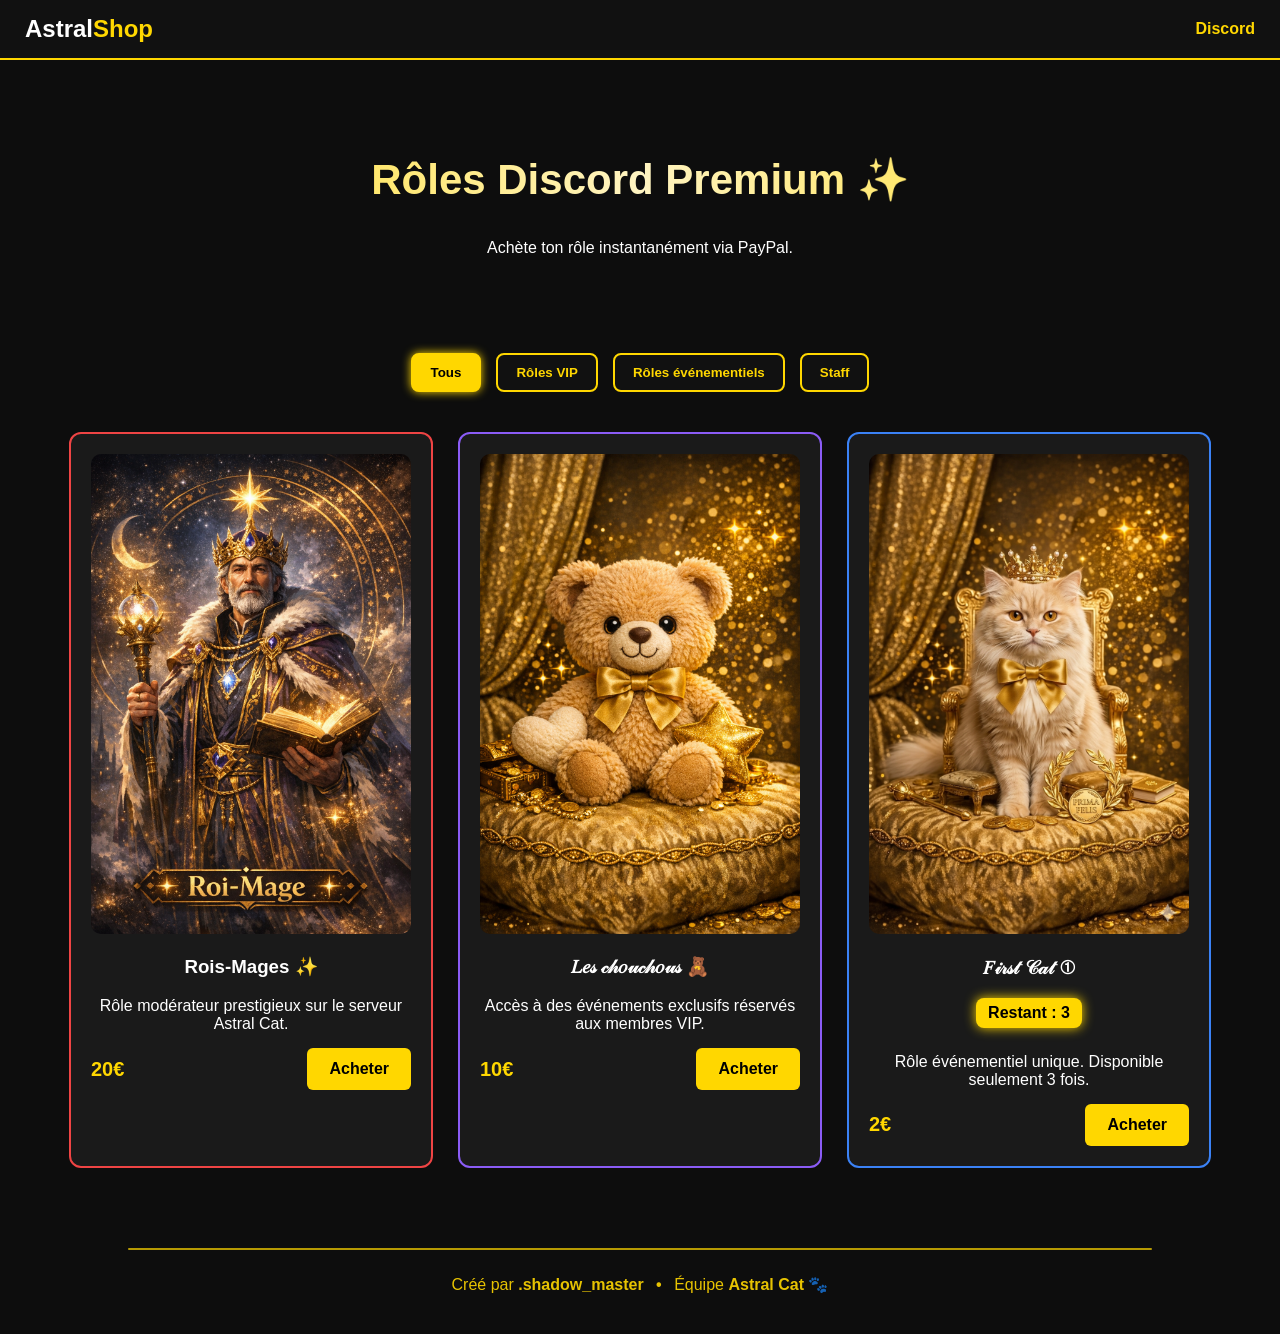
==== commit 19e4b92e: "full update html + css + footer + particles" ====
--- a/index.html
+++ b/index.html
@@ -124,7 +124,7 @@
 
 <footer class="creator-footer">
     Créé par <strong>.shadow_master</strong>
-    <span style="color:gold; margin: 0 8px;">•</span>
+    <span class="dot">•</span>
     Équipe <strong>Astral Cat</strong> 🐾
 </footer>
 
--- a/style.css
+++ b/style.css
@@ -266,6 +266,12 @@
     z-index: 5;
 }
 
+.creator-footer .dot {
+    margin: 0 8px;
+    color: gold;
+    font-weight: bold;
+}
+
 /* ===========================
    ANIMATIONS
 =========================== */
